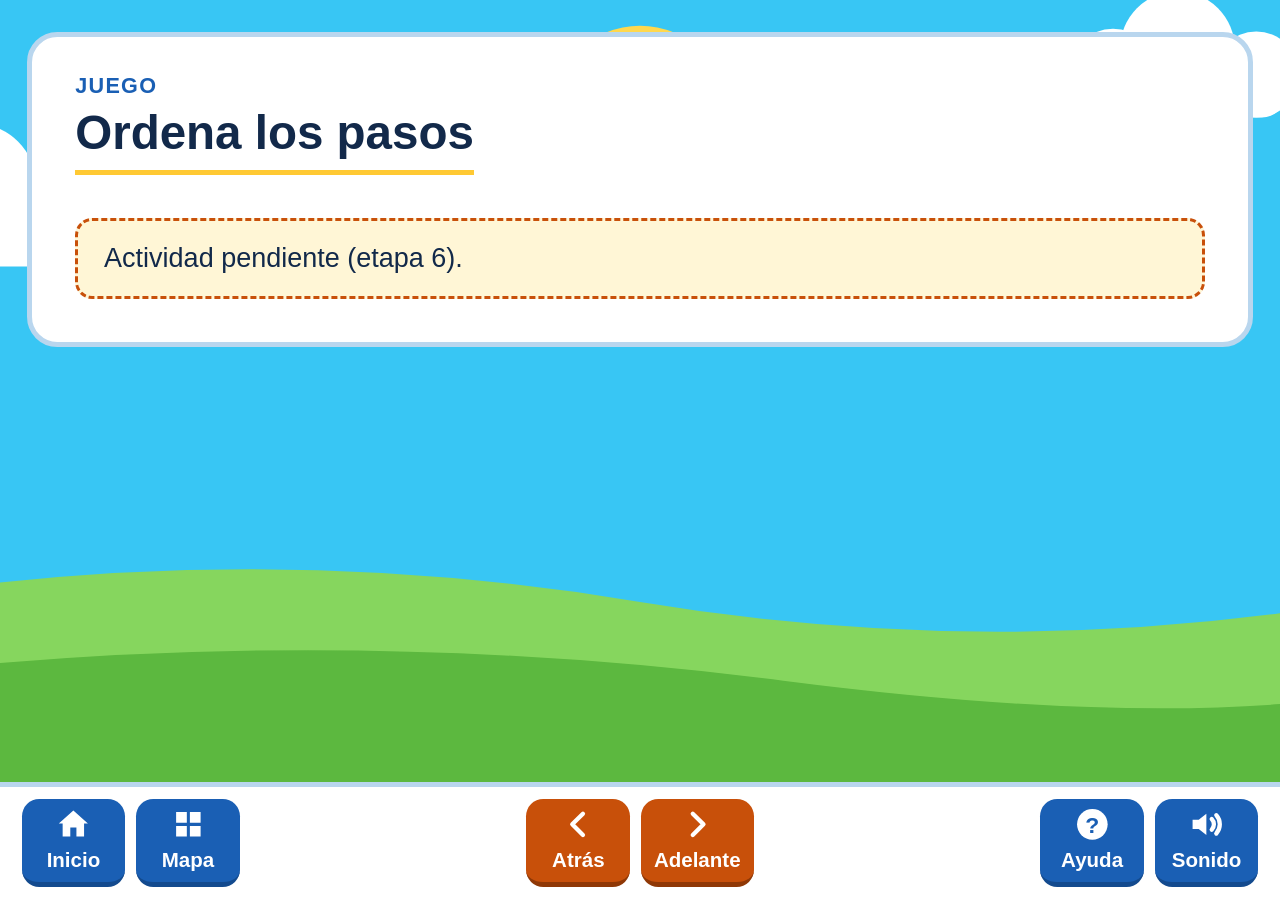
==== actividad1.html @ 189f64a2 "Add new content pages: Mapa de contenidos and Video - Created mapa.html with a structured content ma" ====
<!DOCTYPE html>
<html lang="es">
<head>
  <meta charset="UTF-8">
  <meta name="viewport" content="width=device-width, initial-scale=1">
  <title>Ordena los pasos - Piensa y Ordena</title>
  <link rel="stylesheet" href="css/estilos.css">
</head>
<body data-pagina="actividad1">

  <main id="app">
    <section class="interna" aria-labelledby="titulo-pagina">
      <div class="tarjeta">
        <p class="etiqueta-seccion">Juego</p>
        <h2 id="titulo-pagina">Ordena los pasos</h2>
        <p class="pendiente">Actividad pendiente (etapa 6).</p>
      </div>
    </section>
  </main>

  <!-- La barra de navegación y la ventana de ayuda las agrega js/app.js -->
  <script src="js/app.js"></script>
</body>
</html>
---- css/estilos.css ----
/* ==========================================================
   Piensa y Ordena - Estilos
   Etapa 3: pantalla de inicio (estilo escena de juego)
   Diseño fluido: todo se mide en "rem" y el tamaño base crece
   o se reduce según el ancho de la pantalla.
   ========================================================== */

/* ---- Colores y medidas (se cambian aquí) ---- */
:root {
  --tinta: #12294a;          /* texto y contornos */
  --cielo: #38c6f4;
  --azul: #1a5fb4;
  --azul-oscuro: #134a8e;
  --amarillo: #ffc933;
  --naranja: #e8730f;        /* botones redondos */
  --naranja-oscuro: #c8500a; /* cinta */
  --blanco: #ffffff;
  --borde: #b9d6ee;

  --fuente: "Trebuchet MS", "Segoe UI", Verdana, Arial, sans-serif;
}

/* Tamaño base fluido: depende del ancho Y del alto de la ventana (14px a 30px) */
html { font-size: clamp(14px, min(1.1vw + 8px, 2vh), 30px); }

/* ---- Base ---- */
* { box-sizing: border-box; }

body {
  margin: 0;
  font-family: var(--fuente);
  font-size: 1.25rem;
  line-height: 1.5;
  color: var(--tinta);
  background: url("../img/fondo.svg") center bottom / cover no-repeat, var(--cielo);
  min-height: 100vh;
  min-height: 100dvh;
  display: flex;
  flex-direction: column;
}

#app { flex: 1; }

/* El atributo hidden siempre oculta, aunque la clase use display */
[hidden] { display: none !important; }

/* ---- Escena de inicio ---- */
.escena {
  min-height: 100vh;
  min-height: 100dvh;        /* respeta la barra del navegador en celulares */
  display: flex;
  flex-direction: column;
  align-items: center;
  justify-content: space-between;
  padding: 1.5rem 1.25rem 0;
}

/* ---- Título ---- */
.cabecera {
  display: flex;
  flex-direction: column;
  align-items: center;
  text-align: center;
}

.titulo {
  display: inline-flex;
  flex-direction: column;
  margin: 0;
  padding: 0.15em 0.6em 0.25em;
  font-size: min(5rem, 14vw);  /* nunca más ancho que la pantalla */
  line-height: 1;
  color: var(--blanco);
  background: var(--amarillo);
  border-radius: 0.25em 0.6em 0.3em 0.55em;
  transform: rotate(-2deg);
  -webkit-text-stroke: 0.12em var(--tinta);
  paint-order: stroke fill;
  text-shadow: 0 0.08em 0 var(--tinta);
}

.subtitulo {
  display: inline-block;
  max-width: 100%;
  margin: 1rem 0 0;
  padding: 0.2rem 1.2rem;
  font-size: 1.3rem;
  font-weight: bold;
  background: var(--blanco);
  border-radius: 1.3rem;
}

/* ---- Botones redondos ---- */
.botones {
  display: flex;
  align-items: flex-end;
  justify-content: center;
  gap: clamp(1.5rem, 6vw, 4rem);
  margin: 1rem 0;
}

.boton-redondo {
  display: flex;
  flex-direction: column;
  align-items: center;
  gap: 0.75rem;
  padding: 0;
  font: inherit;
  color: var(--tinta);
  background: none;
  border: 0;
  cursor: pointer;
  text-decoration: none;
}

.circulo {
  display: flex;
  align-items: center;
  justify-content: center;
  width: 8rem;
  height: 8rem;
  background: var(--naranja);
  border-radius: 50%;
  box-shadow: inset 0 -0.7rem 0 rgba(0, 0, 0, 0.18), 0 0.5rem 0 rgba(18, 41, 74, 0.3);
}

.grande .circulo {
  width: 12rem;
  height: 12rem;
}

.circulo svg {
  width: 52%;
  height: 52%;
  fill: var(--blanco);
}

.etiqueta {
  padding: 0.2rem 1.3rem;
  font-size: 1.4rem;
  font-weight: bold;
  background: var(--blanco);
  border: 0.2rem solid var(--tinta);
  border-radius: 999px;
}

.boton-redondo:active .circulo { transform: translateY(0.4rem); }

.boton-redondo:focus-visible {
  outline: 0.3rem solid var(--amarillo);
  outline-offset: 0.4rem;
  border-radius: 1.5rem;
}

/* ---- Mascota y cinta ---- */
.pie {
  display: flex;
  align-items: flex-end;
  justify-content: space-between;
  width: 100%;
  max-width: 90rem;
  margin-top: 0.75rem;
}

.mascota {
  width: 9rem;
  height: auto;
  margin-bottom: 0.6rem;
}

.cinta {
  margin: 0 0 1.5rem;
  padding: 1rem 3rem 1rem 2.4rem;
  font-size: clamp(1.1rem, 3.2vw, 2rem);
  font-weight: bold;
  color: var(--blanco);
  background: var(--naranja-oscuro);
  clip-path: polygon(0 10%, 100% 0, 96% 100%, 3% 92%);
}

/* ---- Guía didáctica (ventana) ---- */
dialog {
  width: min(48rem, 92vw);
  max-height: 90vh;
  max-height: 90dvh;
  padding: 0;
  overflow: auto;
  color: var(--tinta);
  background: var(--blanco);
  border: 0.25rem solid var(--borde);
  border-radius: 1.4rem;
}

dialog::backdrop { background: rgba(18, 41, 74, 0.6); }

.guia-contenido { padding: 1.5rem 2rem 1.75rem; }

.guia-contenido h2 {
  display: inline-block;
  margin: 0 0 1rem;
  padding-bottom: 0.4rem;
  font-size: 2rem;
  border-bottom: 0.25rem solid var(--amarillo);
}

.guia-columnas {
  display: grid;
  grid-template-columns: 1fr 1fr;
  gap: 1.75rem;
}

.guia-contenido h3 {
  margin: 0 0 0.5rem;
  font-size: 1.3rem;
  color: var(--azul);
}

.guia-contenido dl { margin: 0; }
.guia-contenido dt { margin-top: 0.6rem; font-size: 1.05rem; font-weight: bold; }
.guia-contenido dd { margin: 0; font-size: 1.1rem; }
.guia-contenido ul { margin: 0; padding-left: 1.4rem; }
.guia-contenido li { margin-bottom: 0.4rem; font-size: 1.1rem; }

.boton-secundario {
  display: block;
  width: fit-content;
  margin: 1.5rem 0 0 auto;
  text-align: center;
  text-decoration: none;
  padding: 0.6rem 2.2rem;
  min-height: 3.2rem;
  font: inherit;
  font-size: 1.3rem;
  font-weight: bold;
  color: var(--blanco);
  background: var(--azul);
  border: 0;
  border-bottom: 0.3rem solid var(--azul-oscuro);
  border-radius: 0.75rem;
  cursor: pointer;
}

.boton-secundario:hover { background: var(--azul-oscuro); }

.boton-secundario:focus-visible {
  outline: 0.25rem solid var(--amarillo);
  outline-offset: 0.2rem;
}

/* ---- Pantallas internas ---- */
.interna {
  width: 100%;
  max-width: 70rem;
  margin: 0 auto;
  padding: 1.5rem 1.25rem 2rem;
}

.tarjeta {
  padding: 1.5rem 2rem 2rem;
  background: var(--blanco);
  border: 0.25rem solid var(--borde);
  border-radius: 1.4rem;
}

.tarjeta h2 {
  display: inline-block;
  margin: 0 0 1rem;
  padding-bottom: 0.4rem;
  font-size: 2.2rem;
  line-height: 1.15;
  border-bottom: 0.25rem solid var(--amarillo);
}

.etiqueta-seccion {
  margin: 0 0 0.2rem;
  font-size: 1rem;
  font-weight: bold;
  color: var(--azul);
  text-transform: uppercase;
  letter-spacing: 0.06em;
}

.pendiente {
  margin: 1rem 0 0;
  padding: 0.8rem 1.2rem;
  background: #fff6d6;
  border: 0.15rem dashed var(--naranja-oscuro);
  border-radius: 0.8rem;
}

/* ---- Mapa de contenidos ---- */
.mapa-lista {
  display: grid;
  grid-template-columns: repeat(3, 1fr);
  gap: 1.1rem;
  margin: 1.25rem 0 0;
  padding: 0;
  list-style: none;
}

.tarjeta-mapa {
  position: relative;
  display: flex;
  flex-direction: column;
  align-items: flex-start;
  gap: 0.2rem;
  width: 100%;
  height: 100%;
  min-height: 8rem;
  padding: 1rem 1.2rem;
  font: inherit;
  text-align: left;
  color: var(--tinta);
  text-decoration: none;
  background: #f2f9ff;
  border: 0.2rem solid var(--borde);
  border-bottom-width: 0.4rem;
  border-radius: 1rem;
  cursor: pointer;
}

.tarjeta-mapa:hover { background: #e2f1fd; border-color: var(--azul); }

.numero {
  display: flex;
  align-items: center;
  justify-content: center;
  width: 2.4rem;
  height: 2.4rem;
  font-size: 1.4rem;
  font-weight: bold;
  color: var(--blanco);
  background: var(--naranja-oscuro);
  border-radius: 50%;
}

.grupo {
  font-size: 0.95rem;
  font-weight: bold;
  color: var(--azul);
  text-transform: uppercase;
  letter-spacing: 0.05em;
}

.nombre { font-size: 1.35rem; font-weight: bold; line-height: 1.2; }

.marca {
  display: none;
  position: absolute;
  top: 0.8rem;
  right: 0.9rem;
  padding: 0.1rem 0.7rem;
  font-size: 0.95rem;
  font-weight: bold;
  color: var(--blanco);
  background: #2a8a4f;
  border-radius: 999px;
}

.tarjeta-mapa.visto .marca { display: block; }

/* ---- Barra de navegación ---- */
.barra {
  position: sticky;
  bottom: 0;
  z-index: 5;
  display: flex;
  justify-content: space-between;
  gap: 0.5rem;
  padding: 0.6rem 1rem;
  background: var(--blanco);
  border-top: 0.25rem solid var(--borde);
}

.barra-grupo { display: flex; gap: 0.5rem; }

.nav-btn {
  display: flex;
  flex-direction: column;
  align-items: center;
  justify-content: center;
  gap: 0.1rem;
  min-width: 4.8rem;
  min-height: 3.9rem;
  padding: 0.3rem 0.6rem;
  font: inherit;
  font-size: 0.95rem;
  font-weight: bold;
  color: var(--blanco);
  text-decoration: none;
  background: var(--azul);
  border: 0;
  border-bottom: 0.25rem solid var(--azul-oscuro);
  border-radius: 0.8rem;
  cursor: pointer;
}

.nav-btn.principal { background: var(--naranja-oscuro); border-bottom-color: #8f3806; }
.nav-btn[aria-disabled="true"] { opacity: 0.4; cursor: not-allowed; pointer-events: none; }
.nav-btn:active:not([aria-disabled="true"]) { transform: translateY(0.15rem); }

.icono { width: 1.7rem; height: 1.7rem; fill: currentColor; }

.icono .trazo {
  fill: none;
  stroke: currentColor;
  stroke-width: 2.8;
  stroke-linecap: round;
  stroke-linejoin: round;
}

.nav-btn[aria-pressed="false"] .ico-on,
.nav-btn[aria-pressed="true"] .ico-off { display: none; }

.tarjeta-mapa:focus-visible,
.nav-btn:focus-visible {
  outline: 0.3rem solid var(--tinta);
  outline-offset: 0.15rem;
}

/* ---- Contenido educativo ---- */
.bit { display: flex; align-items: flex-end; gap: 1.2rem; margin: 1rem 0 1.25rem; }
.bit img { flex: none; width: 6rem; height: auto; }

.globo {
  position: relative;
  margin: 0 0 1rem;
  padding: 0.9rem 1.3rem;
  font-size: 1.3rem;
  font-weight: bold;
  background: #e2f1fd;
  border: 0.2rem solid var(--borde);
  border-radius: 1.2rem;
}

.globo::before {
  content: "";
  position: absolute;
  left: -0.8rem;
  bottom: 1rem;
  border-style: solid;
  border-width: 0.6rem 0.8rem 0.6rem 0;
  border-color: transparent var(--borde) transparent transparent;
}

.idea {
  margin: 1.25rem 0;
  padding: 1rem 1.4rem;
  font-size: 1.5rem;
  font-weight: bold;
  background: #fff6d6;
  border-left: 0.5rem solid var(--amarillo);
  border-radius: 0.8rem;
}

.tarjeta h3 { margin: 1.5rem 0 0.5rem; font-size: 1.4rem; color: var(--azul); }
.tarjeta h3.subtitulo-pagina { margin-top: 0; }

.pasos { display: grid; gap: 0.7rem; margin: 0.75rem 0; padding: 0; list-style: none; }

.pasos li {
  display: flex;
  align-items: center;
  gap: 1rem;
  padding: 0.7rem 1.1rem;
  font-size: 1.3rem;
  font-weight: bold;
  background: #f2f9ff;
  border: 0.2rem solid var(--borde);
  border-radius: 1rem;
}

.pasos .numero { flex: none; }
.nota { margin: 0.75rem 0; font-size: 1.2rem; }

.acciones { display: flex; flex-wrap: wrap; gap: 1rem; margin-top: 1.5rem; }
.acciones .boton-secundario { margin: 0; }

.boton-escuchar {
  display: inline-flex;
  align-items: center;
  gap: 0.5rem;
  margin: 0 0 0.5rem;
  padding: 0.4rem 1.1rem;
  font: inherit;
  font-size: 1.1rem;
  font-weight: bold;
  color: var(--blanco);
  background: var(--azul);
  border: 0;
  border-bottom: 0.25rem solid var(--azul-oscuro);
  border-radius: 0.8rem;
  cursor: pointer;
}

.boton-escuchar:focus-visible { outline: 0.3rem solid var(--tinta); outline-offset: 0.15rem; }

.video-caja video { display: block; width: min(100%, 100vh); margin: 0 auto; aspect-ratio: 16 / 9; background: #000; border-radius: 1rem; }

details { margin-top: 1rem; font-size: 1.15rem; }
summary { cursor: pointer; font-weight: bold; color: var(--azul); }
details ol { margin: 0.5rem 0 0; padding-left: 1.5rem; }
details li { margin-bottom: 0.4rem; }

.lista-datos { margin: 0.5rem 0; padding-left: 1.4rem; font-size: 1.15rem; }
.completar { padding: 0 0.3rem; background: #fff6d6; }
.tabla-caja { overflow-x: auto; }
.tabla { width: 100%; border-collapse: collapse; font-size: 1.05rem; }
.tabla th, .tabla td { padding: 0.6rem 0.8rem; text-align: left; vertical-align: top; border-bottom: 0.15rem solid var(--borde); }
.tabla th { background: #f2f9ff; }

/* ==========================================================
   Pantallas anchas (computadoras y tabletas en horizontal)
   Título en una sola línea y tamaño calculado con más holgura,
   para aprovechar mejor el ancho y que todo se vea más grande.
   ========================================================== */
@media (min-aspect-ratio: 5/4) {
  html { font-size: clamp(14px, min(1.1vw + 8px, 2.4vh), 30px); }

  .titulo {
    flex-direction: row;
    gap: 0.3em;
    padding: 0.15em 0.8em 0.25em;
    font-size: min(5.5rem, 8vw);
  }

  .botones { margin: 0.5rem 0; }
  .mascota { width: 7.5rem; }
  .cinta { margin-bottom: 1.25rem; }
}

/* ==========================================================
   Pantallas pequeñas
   ========================================================== */

/* Tableta vertical */
@media (max-width: 800px) {
  .guia-columnas { grid-template-columns: 1fr; }
  .guia-contenido { padding: 1.25rem 1.25rem 1.5rem; }
  .mapa-lista { grid-template-columns: repeat(2, 1fr); }
  .tarjeta { padding: 1.25rem 1.25rem 1.5rem; }
}

/* Celulares */
@media (max-width: 480px) {
  .escena { padding: 1rem 0.75rem 0; }
  .mascota { width: 5.5rem; }
  .cinta { padding: 0.7rem 1.8rem 0.7rem 1.5rem; margin-bottom: 1rem; }
  .subtitulo { font-size: 1.1rem; }
  .interna { padding: 1rem 0.75rem 1.25rem; }
  .tarjeta h2 { font-size: 1.7rem; }
  .bit img { width: 4.5rem; }
  .globo { font-size: 1.1rem; }
  .idea { font-size: 1.25rem; }
  .mapa-lista { grid-template-columns: 1fr; }
  .tarjeta-mapa { min-height: 0; }
  .barra { padding: 0.4rem 0.4rem; gap: 0.25rem; }
  .barra-grupo { flex: 1; gap: 0.25rem; }
  .nav-btn { flex: 1; min-width: 0; padding: 0.3rem 0.1rem; font-size: 0.72rem; }
}

/* Pantallas bajas (celular o tableta en horizontal) */
@media (max-height: 560px) {
  .titulo { font-size: min(3rem, 14vw); }
  .circulo { width: 5.5rem; height: 5.5rem; }
  .grande .circulo { width: 7.5rem; height: 7.5rem; }
  .etiqueta { font-size: 1.15rem; }
  .botones { margin: 0.5rem 0; }
  .mascota { width: 4.5rem; }
  .cinta { margin-bottom: 0.75rem; padding-top: 0.5rem; padding-bottom: 0.5rem; }
}
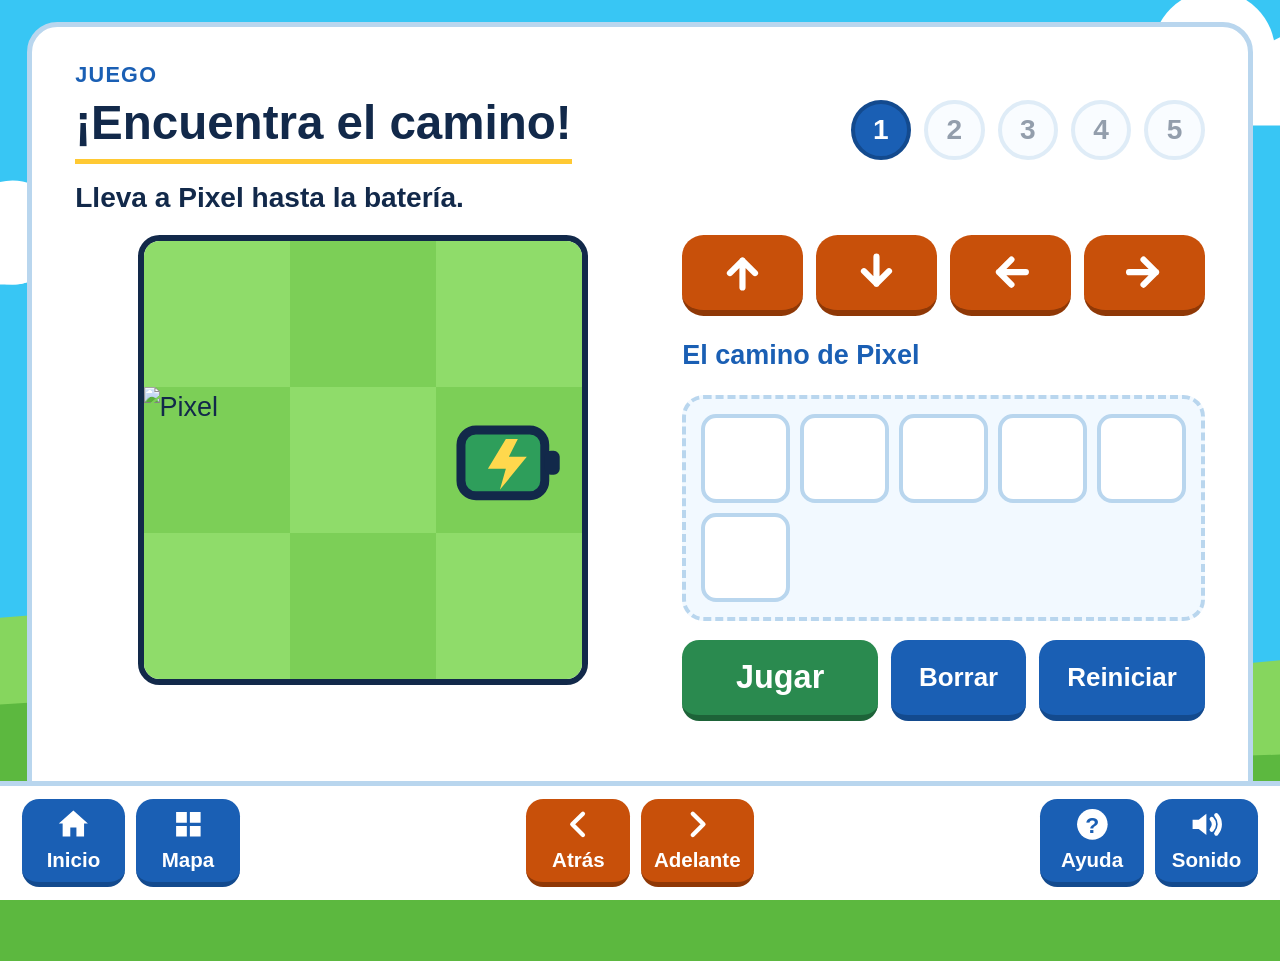
==== commit 8a1578fd: "Implementar el juego "¡Encuentra el camino!" con lógica, niveles y vista; actualizar contenido y est" ====
--- a/actividad1.html
+++ b/actividad1.html
@@ -3,7 +3,7 @@
 <head>
   <meta charset="UTF-8">
   <meta name="viewport" content="width=device-width, initial-scale=1">
-  <title>Ordena los pasos - Piensa y Ordena</title>
+  <title>¡Encuentra el camino! - Piensa y Ordena</title>
   <link rel="stylesheet" href="css/estilos.css">
 </head>
 <body data-pagina="actividad1">
@@ -12,13 +12,47 @@
     <section class="interna" aria-labelledby="titulo-pagina">
       <div class="tarjeta">
         <p class="etiqueta-seccion">Juego</p>
-        <h2 id="titulo-pagina">Ordena los pasos</h2>
-        <p class="pendiente">Actividad pendiente (etapa 6).</p>
+        <div class="juego-cabecera">
+          <h2 id="titulo-pagina">¡Encuentra el camino!</h2>
+          <ol id="niveles" class="niveles" aria-label="Niveles"></ol>
+        </div>
+        <p id="consigna" class="consigna"></p>
+
+        <div class="camino">
+          <div class="zona-tablero">
+            <div id="tablero" class="tablero" aria-label="Tablero del juego"></div>
+            <p id="mensaje" class="mensaje" role="status" aria-live="polite"></p>
+            <div id="confeti" class="confeti" aria-hidden="true"></div>
+          </div>
+
+          <div id="panel" class="panel">
+            <div id="flechas" class="flechas" aria-label="Flechas">
+              <button type="button" class="flecha-btn" data-dir="arriba" draggable="true" aria-label="Flecha arriba"><svg class="flecha-svg" viewBox="0 0 24 24" aria-hidden="true"><path d="M12 20V6M5.5 12.5 12 6l6.5 6.5"/></svg></button>
+              <button type="button" class="flecha-btn" data-dir="abajo" draggable="true" aria-label="Flecha abajo"><svg class="flecha-svg f-abajo" viewBox="0 0 24 24" aria-hidden="true"><path d="M12 20V6M5.5 12.5 12 6l6.5 6.5"/></svg></button>
+              <button type="button" class="flecha-btn" data-dir="izquierda" draggable="true" aria-label="Flecha a la izquierda"><svg class="flecha-svg f-izquierda" viewBox="0 0 24 24" aria-hidden="true"><path d="M12 20V6M5.5 12.5 12 6l6.5 6.5"/></svg></button>
+              <button type="button" class="flecha-btn" data-dir="derecha" draggable="true" aria-label="Flecha a la derecha"><svg class="flecha-svg f-derecha" viewBox="0 0 24 24" aria-hidden="true"><path d="M12 20V6M5.5 12.5 12 6l6.5 6.5"/></svg></button>
+            </div>
+
+            <p class="rotulo">El camino de Pixel</p>
+            <ol id="programa" class="programa" aria-label="Camino de Pixel"></ol>
+
+            <div class="acciones-juego">
+              <button type="button" id="btn-siguiente" class="btn-juego jugar" hidden>Siguiente nivel</button>
+              <button type="button" id="btn-jugar" class="btn-juego jugar">Jugar</button>
+              <button type="button" id="btn-borrar" class="btn-juego">Borrar</button>
+              <button type="button" id="btn-reiniciar" class="btn-juego">Reiniciar</button>
+            </div>
+
+          </div>
+        </div>
       </div>
     </section>
   </main>
 
   <!-- La barra de navegación y la ventana de ayuda las agrega js/app.js -->
   <script src="js/app.js"></script>
+  <script src="js/camino-niveles.js"></script>
+  <script src="js/camino-logica.js"></script>
+  <script src="js/camino-vista.js"></script>
 </body>
 </html>
--- a/css/estilos.css
+++ b/css/estilos.css
@@ -163,8 +163,8 @@
 }
 
 .mascota {
-  width: 9rem;
-  height: auto;
+  width: auto;
+  height: 11.7rem;
   margin-bottom: 0.6rem;
 }
 
@@ -252,7 +252,7 @@
   width: 100%;
   max-width: 70rem;
   margin: 0 auto;
-  padding: 1.5rem 1.25rem 2rem;
+  padding: 1rem 1.25rem 1.25rem;
 }
 
 .tarjeta {
@@ -419,8 +419,8 @@
 }
 
 /* ---- Contenido educativo ---- */
-.bit { display: flex; align-items: flex-end; gap: 1.2rem; margin: 1rem 0 1.25rem; }
-.bit img { flex: none; width: 6rem; height: auto; }
+.personaje { display: flex; align-items: flex-end; gap: 1.2rem; margin: 1rem 0 1.25rem; }
+.personaje img { flex: none; width: auto; height: 7.5rem; }
 
 .globo {
   position: relative;
@@ -509,6 +509,109 @@
 .tabla th, .tabla td { padding: 0.6rem 0.8rem; text-align: left; vertical-align: top; border-bottom: 0.15rem solid var(--borde); }
 .tabla th { background: #f2f9ff; }
 
+/* ---- Juego: ¡Encuentra el camino! ---- */
+.juego-cabecera { display: flex; flex-wrap: wrap; align-items: center; justify-content: space-between; gap: 0.3rem 1.5rem; }
+.juego-cabecera h2 { margin: 0 0 0.6rem; }
+.niveles { display: flex; gap: 0.6rem; margin: 0 0 0.6rem; padding: 0; list-style: none; }
+
+.nivel-btn {
+  width: 2.8rem; height: 2.8rem;
+  font: inherit; font-size: 1.3rem; font-weight: bold;
+  color: var(--tinta); background: #f2f9ff;
+  border: 0.2rem solid var(--borde); border-radius: 50%; cursor: pointer;
+}
+.nivel-btn.hecho { background: #d9f2e3; border-color: #2a8a4f; }
+.nivel-btn.actual { color: var(--blanco); background: var(--azul); border-color: var(--azul-oscuro); }
+.nivel-btn:disabled { opacity: 0.45; cursor: not-allowed; }
+
+.consigna { margin: 0 0 0.75rem; font-size: 1.3rem; font-weight: bold; }
+
+.camino { display: grid; grid-template-columns: minmax(0, 1.1fr) minmax(0, 1fr); gap: 1.5rem; align-items: start; }
+.zona-tablero { position: relative; display: grid; gap: 0.6rem; }
+
+.tablero {
+  position: relative;
+  display: grid;
+  grid-template-columns: repeat(var(--cols), 1fr);
+  grid-template-rows: repeat(var(--filas), 1fr);
+  aspect-ratio: var(--cols) / var(--filas);
+  width: min(100%, calc(50vh * var(--cols) / var(--filas)));
+  margin: 0 auto;
+  overflow: hidden;
+  border: 0.3rem solid var(--tinta);
+  border-radius: 1rem;
+}
+
+.celda.c0 { background: #8fdc6a; }
+.celda.c1 { background: #7ccf57; }
+
+.obj, .robot { position: absolute; display: flex; align-items: center; justify-content: center; }
+.obj svg { width: 82%; height: 82%; }
+.robot img { width: 100%; height: 100%; }
+.robot { z-index: 2; transition: left 0.45s ease, top 0.45s ease; }
+.robot img { object-fit: contain; }
+.robot.sacudir img { animation: sacudir 0.6s; }
+.robot.salta img { animation: salta 0.6s ease 3; }
+.estrella.recogida { animation: desaparecer 0.4s forwards; }
+
+.panel { display: grid; gap: 0.9rem; }
+.flechas { display: grid; grid-template-columns: repeat(4, 1fr); gap: 0.6rem; }
+
+.flecha-btn {
+  display: flex; align-items: center; justify-content: center;
+  aspect-ratio: 1.5; padding: 0;
+  color: var(--blanco); background: var(--naranja-oscuro);
+  border: 0; border-bottom: 0.3rem solid #8f3806; border-radius: 1rem; cursor: grab;
+}
+
+.flecha-svg {
+  width: 62%; height: 62%;
+  fill: none; stroke: currentColor; stroke-width: 3.2; stroke-linecap: round; stroke-linejoin: round;
+}
+.f-abajo { transform: rotate(180deg); }
+.f-izquierda { transform: rotate(-90deg); }
+.f-derecha { transform: rotate(90deg); }
+
+.rotulo { margin: 0; font-weight: bold; color: var(--azul); }
+
+.programa {
+  display: grid; grid-template-columns: repeat(auto-fill, minmax(3.4rem, 1fr)); gap: 0.5rem;
+  margin: 0; padding: 0.7rem; list-style: none;
+  background: #f2f9ff; border: 0.2rem dashed var(--borde); border-radius: 1rem;
+}
+
+.ranura {
+  display: flex; align-items: center; justify-content: center;
+  width: 100%; aspect-ratio: 1; padding: 0;
+  color: var(--blanco); background: var(--blanco);
+  border: 0.2rem solid var(--borde); border-radius: 0.7rem;
+}
+button.ranura.llena { background: var(--azul); border-color: var(--azul-oscuro); cursor: pointer; }
+.ranura.activa { color: var(--tinta); background: var(--amarillo); border-color: var(--tinta); }
+
+.acciones-juego { display: flex; flex-wrap: wrap; gap: 0.6rem; }
+
+.btn-juego {
+  padding: 0.6rem 1.3rem; min-height: 3.2rem;
+  font: inherit; font-size: 1.2rem; font-weight: bold;
+  color: var(--blanco); background: var(--azul);
+  border: 0; border-bottom: 0.3rem solid var(--azul-oscuro); border-radius: 0.8rem; cursor: pointer;
+}
+.btn-juego.jugar { flex: 1 1 auto; font-size: 1.5rem; background: #2a8a4f; border-bottom-color: #1d6338; }
+.btn-juego:focus-visible, .flecha-btn:focus-visible, .nivel-btn:focus-visible, button.ranura:focus-visible {
+  outline: 0.3rem solid var(--tinta); outline-offset: 0.15rem;
+}
+
+.mensaje { min-height: 3.2rem; margin: 0; font-size: 1.25rem; font-weight: bold; text-align: center; }
+
+.confeti { position: absolute; inset: 0; overflow: hidden; pointer-events: none; }
+.pieza { position: absolute; top: -1rem; width: 0.8rem; height: 1.2rem; border-radius: 0.2rem; animation: caer 2s ease-in forwards; }
+
+@keyframes sacudir { 0%, 100% { transform: translateX(0); } 20%, 60% { transform: translateX(-12%); } 40%, 80% { transform: translateX(12%); } }
+@keyframes salta { 0%, 100% { transform: translateY(0); } 50% { transform: translateY(-18%); } }
+@keyframes desaparecer { to { transform: scale(1.6); opacity: 0; } }
+@keyframes caer { to { transform: translateY(110%) rotate(360deg); opacity: 0.8; } }
+
 /* ==========================================================
    Pantallas anchas (computadoras y tabletas en horizontal)
    Título en una sola línea y tamaño calculado con más holgura,
@@ -525,7 +628,7 @@
   }
 
   .botones { margin: 0.5rem 0; }
-  .mascota { width: 7.5rem; }
+  .mascota { height: 9.75rem; }
   .cinta { margin-bottom: 1.25rem; }
 }
 
@@ -538,18 +641,20 @@
   .guia-columnas { grid-template-columns: 1fr; }
   .guia-contenido { padding: 1.25rem 1.25rem 1.5rem; }
   .mapa-lista { grid-template-columns: repeat(2, 1fr); }
+  .camino { grid-template-columns: 1fr; }
+  .tablero { width: min(100%, calc(40vh * var(--cols) / var(--filas))); }
   .tarjeta { padding: 1.25rem 1.25rem 1.5rem; }
 }
 
 /* Celulares */
 @media (max-width: 480px) {
   .escena { padding: 1rem 0.75rem 0; }
-  .mascota { width: 5.5rem; }
+  .mascota { height: 6.5rem; }
   .cinta { padding: 0.7rem 1.8rem 0.7rem 1.5rem; margin-bottom: 1rem; }
   .subtitulo { font-size: 1.1rem; }
   .interna { padding: 1rem 0.75rem 1.25rem; }
   .tarjeta h2 { font-size: 1.7rem; }
-  .bit img { width: 4.5rem; }
+  .personaje img { height: 5.5rem; }
   .globo { font-size: 1.1rem; }
   .idea { font-size: 1.25rem; }
   .mapa-lista { grid-template-columns: 1fr; }
@@ -566,6 +671,6 @@
   .grande .circulo { width: 7.5rem; height: 7.5rem; }
   .etiqueta { font-size: 1.15rem; }
   .botones { margin: 0.5rem 0; }
-  .mascota { width: 4.5rem; }
+  .mascota { height: 5.85rem; }
   .cinta { margin-bottom: 0.75rem; padding-top: 0.5rem; padding-bottom: 0.5rem; }
 }
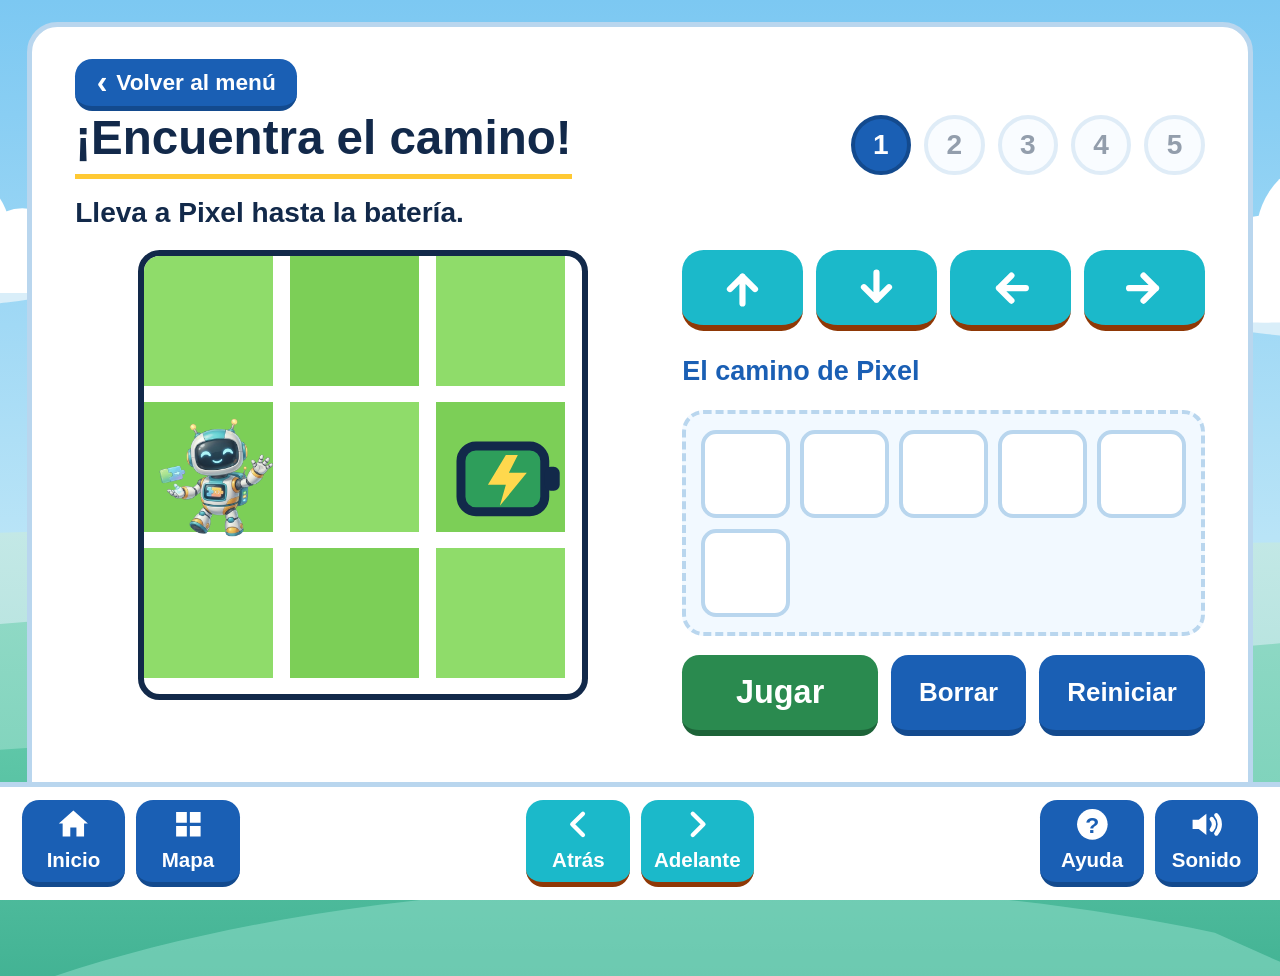
==== commit 1872af70: "Add new video files for project documentation - Added "explicación parte 1.mp4" (5,093 KB) for detai" ====
--- a/actividad1.html
+++ b/actividad1.html
@@ -11,7 +11,9 @@
   <main id="app">
     <section class="interna" aria-labelledby="titulo-pagina">
       <div class="tarjeta">
-        <p class="etiqueta-seccion">Juego</p>
+        <div class="tarjeta-top">
+          <a class="boton-volver" href="mapa.html">Volver al menú</a>
+        </div>
         <div class="juego-cabecera">
           <h2 id="titulo-pagina">¡Encuentra el camino!</h2>
           <ol id="niveles" class="niveles" aria-label="Niveles"></ol>
--- a/css/estilos.css
+++ b/css/estilos.css
@@ -9,11 +9,11 @@
 :root {
   --tinta: #12294a;          /* texto y contornos */
   --cielo: #38c6f4;
-  --azul: #1a5fb4;
+  --azul: #1a5fb4;    /* botones de arriba y abajo*/
   --azul-oscuro: #134a8e;
   --amarillo: #ffc933;
-  --naranja: #e8730f;        /* botones redondos */
-  --naranja-oscuro: #c8500a; /* cinta */
+  --naranja: #e8730f;       
+  --naranja-oscuro: #1bb9ca; /* botones */
   --blanco: #ffffff;
   --borde: #b9d6ee;
 
@@ -44,19 +44,22 @@
 /* El atributo hidden siempre oculta, aunque la clase use display */
 [hidden] { display: none !important; }
 
-/* ---- Escena de inicio ---- */
+/* ---- Escena de inicio (réplica del diseño aprobado) ---- */
 .escena {
+  position: relative;
   min-height: 100vh;
   min-height: 100dvh;        /* respeta la barra del navegador en celulares */
   display: flex;
   flex-direction: column;
   align-items: center;
-  justify-content: space-between;
-  padding: 1.5rem 1.25rem 0;
-}
-
-/* ---- Título ---- */
+  padding: 1.25rem 1.25rem 0;
+  overflow: hidden;
+}
+
+/* Título: letrero azul brillante con borde dorado */
 .cabecera {
+  position: relative;
+  z-index: 3;
   display: flex;
   flex-direction: column;
   align-items: center;
@@ -64,39 +67,60 @@
 }
 
 .titulo {
+  position: relative;
+  z-index: 2;
   display: inline-flex;
   flex-direction: column;
+  align-items: center;
   margin: 0;
-  padding: 0.15em 0.6em 0.25em;
-  font-size: min(5rem, 14vw);  /* nunca más ancho que la pantalla */
-  line-height: 1;
-  color: var(--blanco);
-  background: var(--amarillo);
-  border-radius: 0.25em 0.6em 0.3em 0.55em;
-  transform: rotate(-2deg);
-  -webkit-text-stroke: 0.12em var(--tinta);
+  padding: 0.2em 0.9em 0.3em;
+  font-size: min(4.6rem, 13vw);
+  line-height: 1.05;
+  background: linear-gradient(#5cc8fb 0%, #2aa0ee 55%, #1b86da 100%);
+  border: 0.09em solid #f6c445;
+  border-radius: 0.4em;
+  box-shadow: 0 0.07em 0 0.02em #d88a1c, 0 0.22em 0.35em rgba(10, 70, 130, 0.35);
+}
+
+.titulo::before {            /* brillo superior */
+  content: "";
+  position: absolute;
+  inset: 0.04em 0.04em 52% 0.04em;
+  border-radius: 0.34em 0.34em 50% 50% / 0.34em 0.34em 30% 30%;
+  background: linear-gradient(rgba(255, 255, 255, 0.5), rgba(255, 255, 255, 0.06));
+}
+
+.titulo span {
+  position: relative;
+  color: #ffe88a;
+  -webkit-text-stroke: 0.12em #6b3d0c;
   paint-order: stroke fill;
-  text-shadow: 0 0.08em 0 var(--tinta);
+  text-shadow: 0 0.06em 0 #6b3d0c;
 }
 
 .subtitulo {
-  display: inline-block;
+  position: relative;
+  z-index: 1;
   max-width: 100%;
-  margin: 1rem 0 0;
-  padding: 0.2rem 1.2rem;
-  font-size: 1.3rem;
-  font-weight: bold;
-  background: var(--blanco);
-  border-radius: 1.3rem;
+  margin: -0.5rem 0 0;
+  padding: 0.7rem 1.8rem 0.3rem;
+  font-size: 1.25rem;
+  font-weight: bold;
+  color: #1c3b66;
+  background: linear-gradient(#fff, #e6f3fb);
+  border-radius: 0 0 1.4rem 1.4rem;
+  box-shadow: 0 0.25rem 0.5rem rgba(10, 70, 130, 0.22);
 }
 
 /* ---- Botones redondos ---- */
 .botones {
+  position: relative;
+  z-index: 3;
   display: flex;
   align-items: flex-end;
   justify-content: center;
   gap: clamp(1.5rem, 6vw, 4rem);
-  margin: 1rem 0;
+  margin-top: 3vh;
 }
 
 .boton-redondo {
@@ -114,14 +138,27 @@
 }
 
 .circulo {
+  position: relative;
   display: flex;
   align-items: center;
   justify-content: center;
   width: 8rem;
   height: 8rem;
-  background: var(--naranja);
+  background: radial-gradient(circle at 50% 25%, #6fd0fc 0%, #2aa3ee 55%, #1a86d8 100%);
+  border: 0.45rem solid #fff;
   border-radius: 50%;
-  box-shadow: inset 0 -0.7rem 0 rgba(0, 0, 0, 0.18), 0 0.5rem 0 rgba(18, 41, 74, 0.3);
+  box-shadow: 0 0.6rem 0.9rem rgba(10, 70, 130, 0.35), inset 0 -0.5rem 0.6rem rgba(10, 70, 150, 0.35);
+}
+
+.circulo::before {           /* brillo */
+  content: "";
+  position: absolute;
+  top: 6%;
+  left: 16%;
+  width: 68%;
+  height: 36%;
+  border-radius: 50%;
+  background: linear-gradient(rgba(255, 255, 255, 0.55), rgba(255, 255, 255, 0));
 }
 
 .grande .circulo {
@@ -130,18 +167,21 @@
 }
 
 .circulo svg {
-  width: 52%;
-  height: 52%;
-  fill: var(--blanco);
+  position: relative;
+  width: 50%;
+  height: 50%;
+  fill: #fff;
+  filter: drop-shadow(0 0.15rem 0.15rem rgba(10, 60, 130, 0.45));
 }
 
 .etiqueta {
-  padding: 0.2rem 1.3rem;
-  font-size: 1.4rem;
-  font-weight: bold;
-  background: var(--blanco);
-  border: 0.2rem solid var(--tinta);
+  padding: 0.15rem 1.5rem;
+  font-size: 1.35rem;
+  font-weight: bold;
+  color: #1c3b66;
+  background: linear-gradient(#fff, #e9f4fb);
   border-radius: 999px;
+  box-shadow: 0 0.25rem 0.45rem rgba(10, 70, 130, 0.28);
 }
 
 .boton-redondo:active .circulo { transform: translateY(0.4rem); }
@@ -152,30 +192,61 @@
   border-radius: 1.5rem;
 }
 
-/* ---- Mascota y cinta ---- */
-.pie {
-  display: flex;
-  align-items: flex-end;
-  justify-content: space-between;
+/* ---- Decoración: Pixel, escuela y letrero ---- */
+.mascota {
+  position: absolute;
+  z-index: 2;
+  left: 1vw;
+  bottom: -1.5vh;
+  height: min(66vh, 40vw);
+  width: auto;
+}
+
+.escuela {
+  position: absolute;
+  z-index: 1;
+  right: 0;
+  bottom: 34vh;
+  height: 27vh;
+  width: auto;
+}
+
+.letrero {
+  position: absolute;
+  z-index: 2;
+  right: 2.5vw;
+  bottom: 0;
+  width: min(22rem, 38vw);
+  display: flex;
+  flex-direction: column;
+  align-items: center;
+  container-type: inline-size;
+}
+
+.letrero-tabla {
   width: 100%;
-  max-width: 90rem;
-  margin-top: 0.75rem;
-}
-
-.mascota {
-  width: auto;
-  height: 11.7rem;
-  margin-bottom: 0.6rem;
-}
-
-.cinta {
-  margin: 0 0 1.5rem;
-  padding: 1rem 3rem 1rem 2.4rem;
-  font-size: clamp(1.1rem, 3.2vw, 2rem);
-  font-weight: bold;
-  color: var(--blanco);
-  background: var(--naranja-oscuro);
-  clip-path: polygon(0 10%, 100% 0, 96% 100%, 3% 92%);
+  margin: 0;
+  padding: 0.5em 0.4em 0.6em;
+  font-size: 2.2rem;          /* si el navegador no entiende cqw */
+  font-size: 13cqw;
+  font-weight: bold;
+  line-height: 1.05;
+  text-align: center;
+  color: #fff;
+  background: linear-gradient(#45b0f2, #1f87dc);
+  border: 0.06em solid #1565a8;
+  border-radius: 0.2em;
+  box-shadow: inset 0 0.08em 0 rgba(255, 255, 255, 0.4), 0 0.12em 0.25em rgba(0, 40, 100, 0.3);
+  transform: rotate(-2deg);
+  -webkit-text-stroke: 0.11em #0e4a86;
+  paint-order: stroke fill;
+  text-shadow: 0 0.05em 0 #0e4a86;
+}
+
+.letrero-poste {
+  width: 14%;
+  height: 6vh;
+  background: linear-gradient(90deg, #1565a8, #2a8fe0 50%, #1565a8);
 }
 
 /* ---- Guía didáctica (ventana) ---- */
@@ -270,6 +341,17 @@
   line-height: 1.15;
   border-bottom: 0.25rem solid var(--amarillo);
 }
+
+.tarjeta-top { display: flex; align-items: center; justify-content: flex-start; gap: 1rem; }
+.tarjeta-top .etiqueta-seccion { margin: 0; }
+.boton-volver {
+  display: inline-flex; align-items: center; gap: 0.4rem;
+  padding: 0.3rem 1rem; font-size: 1.05rem; font-weight: bold; text-decoration: none;
+  color: var(--blanco); background: var(--azul);
+  border-bottom: 0.25rem solid var(--azul-oscuro); border-radius: 0.8rem;
+}
+.boton-volver::before { content: "\2039"; font-size: 1.5rem; line-height: 1; }
+.boton-volver:focus-visible { outline: 0.3rem solid var(--tinta); outline-offset: 0.15rem; }
 
 .etiqueta-seccion {
   margin: 0 0 0.2rem;
@@ -512,7 +594,7 @@
 /* ---- Juego: ¡Encuentra el camino! ---- */
 .juego-cabecera { display: flex; flex-wrap: wrap; align-items: center; justify-content: space-between; gap: 0.3rem 1.5rem; }
 .juego-cabecera h2 { margin: 0 0 0.6rem; }
-.niveles { display: flex; gap: 0.6rem; margin: 0 0 0.6rem; padding: 0; list-style: none; }
+.niveles { display: flex; flex-wrap: wrap; gap: 0.6rem; margin: 0 0 0.6rem; padding: 0; list-style: none; }
 
 .nivel-btn {
   width: 2.8rem; height: 2.8rem;
@@ -612,6 +694,330 @@
 @keyframes desaparecer { to { transform: scale(1.6); opacity: 0; } }
 @keyframes caer { to { transform: translateY(110%) rotate(360deg); opacity: 0.8; } }
 
+/* ---- Juego: ¡Completa el tablero! (reutiliza .camino, .panel, .personaje, .globo, .btn-juego) ---- */
+.rejilla {
+  display: grid;
+  grid-template-columns: repeat(var(--n), 1fr);
+  gap: 0.5rem;
+  width: min(100%, 50vh);
+  aspect-ratio: 1;
+  margin: 0 auto;
+  padding: 0.6rem;
+  background: #f2f9ff;
+  border: 0.3rem solid var(--tinta);
+  border-radius: 1rem;
+}
+.rejilla.n4 { gap: 0.35rem; }
+
+.casilla {
+  display: flex; align-items: center; justify-content: center;
+  width: 100%; height: 100%; min-width: 0; padding: 0;
+  background: var(--blanco);
+  border: 0.2rem solid var(--borde); border-radius: 0.8rem; cursor: pointer;
+}
+.casilla svg { width: 78%; height: 78%; }
+.casilla.dada { background: #dff0fb; cursor: default; }
+.casilla.vacia { border-style: dashed; }
+.casilla.linea { background: #fff6d6; }
+.casilla.pista, .casilla.choca { border-color: var(--amarillo); box-shadow: 0 0 0 0.25rem rgba(255, 201, 51, 0.8); }
+.casilla.choca { background: #fff0d0; }
+.casilla.sacude { animation: sacudir 0.5s; }
+.casilla.encaja svg { animation: encajar 0.4s ease; }
+.eligiendo .casilla:not(.dada) { border-color: var(--azul); animation: latido 1.1s ease-in-out infinite; }
+
+.bandeja { display: flex; flex-wrap: wrap; gap: 0.8rem; }
+
+.pieza-bandeja {
+  position: relative;
+  width: 4.6rem; height: 4.6rem; padding: 0.3rem;
+  touch-action: none; cursor: grab;
+  background: var(--blanco);
+  border: 0.2rem solid var(--borde); border-bottom-width: 0.35rem; border-radius: 1rem;
+}
+.pieza-bandeja svg { width: 100%; height: 100%; pointer-events: none; }
+.pieza-bandeja.elegida { background: #e2f1fd; border-color: var(--azul); transform: translateY(-0.25rem); }
+.pieza-bandeja:disabled { opacity: 0.35; cursor: not-allowed; }
+.pieza-bandeja:focus-visible, .casilla:focus-visible { outline: 0.3rem solid var(--tinta); outline-offset: 0.15rem; }
+
+.cuenta {
+  position: absolute; top: -0.55rem; right: -0.55rem;
+  min-width: 1.7rem; height: 1.7rem; padding: 0 0.35rem;
+  font-size: 1rem; font-weight: bold; line-height: 1.7rem; text-align: center;
+  color: var(--blanco); background: var(--naranja-oscuro); border-radius: 999px;
+}
+
+.arrastrando {
+  position: fixed; z-index: 50; width: 4.6rem; height: 4.6rem;
+  pointer-events: none; transform: translate(-50%, -50%) scale(1.15);
+  filter: drop-shadow(0 0.4rem 0.4rem rgba(0, 0, 0, 0.3));
+}
+.arrastrando svg { width: 100%; height: 100%; }
+
+.personaje img.salta { animation: salta 0.6s ease 3; }
+
+@keyframes encajar { 0% { transform: scale(0.4); } 65% { transform: scale(1.15); } 100% { transform: scale(1); } }
+@keyframes latido { 50% { box-shadow: 0 0 0 0.25rem rgba(26, 95, 180, 0.35); } }
+
+/* ---- Juego: ¡Ordena las instrucciones! (reutiliza .camino, .panel, .casilla, .pieza-bandeja, .btn-juego) ---- */
+.escena-mision {
+  position: relative;
+  width: min(100%, calc(46vh * 4 / 3));
+  aspect-ratio: 4 / 3;
+  margin: 0 auto;
+  overflow: hidden;
+  background: linear-gradient(#cfeefc 0 64%, #8fdc6a 64%);
+  border: 0.3rem solid var(--tinta);
+  border-radius: 1rem;
+}
+
+.pixel-escena { position: absolute; left: 3%; bottom: 4%; height: 62%; width: auto; }
+.pixel-escena.salta { animation: salta 0.5s ease 2; }
+.pixel-escena.sacude { animation: sacudir 0.6s; }
+
+.objeto-escena { position: absolute; right: 4%; bottom: 6%; width: 50%; }
+.objeto-escena svg { display: block; width: 100%; }
+.objeto-escena.pop svg { animation: encajar 0.5s ease; }
+
+.meta-escena {
+  position: absolute; top: 4%; right: 4%; width: 25%; padding: 2%;
+  background: var(--blanco); border: 0.25rem solid var(--amarillo); border-radius: 0.8rem;
+}
+.meta-escena svg { display: block; width: 100%; }
+.meta-escena::after {                          /* estrella: "así debe quedar" */
+  content: ""; position: absolute; top: -0.9rem; left: -0.9rem; width: 1.8rem; height: 1.8rem;
+  background: var(--amarillo);
+  clip-path: polygon(50% 0, 62% 35%, 98% 38%, 69% 60%, 79% 95%, 50% 74%, 21% 95%, 31% 60%, 2% 38%, 38% 35%);
+}
+.meta-escena.pulsa { animation: latido 1s ease-in-out 3; }
+
+.burbuja {
+  position: absolute; top: 6%; left: 30%; width: 26%; aspect-ratio: 1; padding: 3%;
+  background: var(--blanco); border: 0.25rem solid var(--tinta); border-radius: 1.2rem;
+  animation: encajar 0.35s ease;
+}
+.burbuja svg { display: block; width: 100%; height: 100%; }
+.burbuja.duda { border-style: dashed; border-color: var(--naranja-oscuro); }
+.burbuja.duda::after {
+  content: "?"; position: absolute; top: -0.9rem; right: -0.7rem; width: 1.9rem; height: 1.9rem;
+  font-size: 1.2rem; font-weight: bold; line-height: 1.9rem; text-align: center;
+  color: var(--blanco); background: var(--naranja-oscuro); border-radius: 50%;
+}
+
+.secuencia {
+  display: flex; flex-wrap: wrap; gap: 1rem 1.4rem;
+  margin: 0; padding: 0.8rem 0.9rem; list-style: none;
+  background: #f2f9ff; border: 0.2rem dashed var(--borde); border-radius: 1rem;
+}
+.paso { position: relative; }
+.paso:not(:last-child)::after {                /* flecha entre pasos */
+  content: ""; position: absolute; top: 50%; right: -1.05rem; margin-top: -0.5rem;
+  border-style: solid; border-width: 0.5rem 0 0.5rem 0.75rem;
+  border-color: transparent transparent transparent var(--azul);
+}
+.hueco { position: relative; width: 4.3rem; height: 4.3rem; padding: 0.3rem; touch-action: none; }
+.hueco.lleno { background: #e2f1fd; border: 0.2rem solid var(--azul); cursor: grab; }
+.hueco.activo { background: var(--amarillo); border-color: var(--tinta); }
+.hueco svg { pointer-events: none; }
+.num {
+  position: absolute; top: -0.6rem; left: -0.6rem; width: 1.7rem; height: 1.7rem;
+  font-size: 1rem; font-weight: bold; line-height: 1.7rem; text-align: center;
+  color: var(--blanco); background: var(--naranja-oscuro); border-radius: 50%; pointer-events: none;
+}
+
+.cartas { display: flex; flex-wrap: wrap; gap: 0.7rem; min-height: 4.3rem; }
+.carta { width: 4.3rem; height: 4.3rem; }
+.carta.pista { border-color: var(--amarillo); box-shadow: 0 0 0 0.25rem rgba(255, 201, 51, 0.85); }
+
+.btn-juego.ejecutar { display: flex; align-items: center; justify-content: center; padding: 0.3rem 1.6rem; }
+.btn-juego.ejecutar svg { width: 2.4rem; height: 2.4rem; fill: var(--blanco); }
+
+/* ---- Juego: ¡Descubre qué sigue! (reutiliza .casilla, .pieza-bandeja, .cuenta, .personaje, .globo, .camino, .panel) ---- */
+.patron {
+  display: flex; flex-wrap: wrap; justify-content: center; gap: 0.8rem 1.2rem;
+  margin: 0 0 1rem; padding: 1rem;
+  background: #f2f9ff; border: 0.3rem solid var(--tinta); border-radius: 1rem;
+}
+
+.celda { position: relative; width: 6rem; height: 6rem; min-width: 0; }
+.celda svg { width: 86%; height: 86%; }
+.celda.vacia { border-width: 0.25rem; }
+.celda.vacia::before { content: "?"; font-size: 2.6rem; font-weight: bold; color: var(--azul); }
+.celda.pista { border-color: var(--amarillo); box-shadow: 0 0 0 0.3rem rgba(255, 201, 51, 0.85); }
+
+.patron.agrupado .celda.g0 { background: #d6ecfb; border-color: var(--azul); }       /* los grupos que se repiten */
+.patron.agrupado .celda.g1 { background: #fff0c4; border-color: var(--naranja-oscuro); }
+
+.patron.cambios .celda:not(:last-child)::after {                                      /* flechas: cómo cambia cada figura */
+  content: ""; position: absolute; top: 50%; right: -1.05rem; margin-top: -0.5rem;
+  border-style: solid; border-width: 0.5rem 0 0.5rem 0.75rem;
+  border-color: transparent transparent transparent var(--naranja-oscuro);
+}
+
+.celda.ola svg { animation: ola 0.6s ease both; animation-delay: var(--d); }
+.celda.celebra svg { animation: salta 0.6s ease 2; animation-delay: var(--d); }
+@keyframes ola { 0%, 100% { transform: scale(1); } 45% { transform: scale(1.3) rotate(-6deg); } }
+
+/* ---- Juego: ¡La torre de los discos! ---- */
+.hanoi {
+  --alto: min(34vh, 18rem);
+  position: relative;
+  display: grid;
+  grid-template-columns: repeat(3, 1fr);
+  gap: 0.6rem;
+  height: calc(var(--alto) + 1.6rem);
+  margin: 0 0 1rem;
+  padding: 0.6rem 0.8rem 0;
+  overflow: hidden;
+  background: linear-gradient(#e4f4fd, #cfeefc);
+  border: 0.3rem solid var(--tinta);
+  border-radius: 1rem;
+}
+
+.varilla {
+  position: relative;
+  display: flex;
+  flex-direction: column-reverse;
+  align-items: center;
+  padding-bottom: 1rem;
+  border-radius: 0.8rem;
+  cursor: pointer;
+  touch-action: none;
+}
+.varilla::before {                              /* la varilla */
+  content: ""; position: absolute; bottom: 1rem;
+  width: 0.9rem; height: calc(var(--alto) - 0.4rem);
+  background: #9aa7b4; border: 0.15rem solid var(--tinta); border-radius: 0.5rem;
+}
+.varilla::after {                               /* la base */
+  content: ""; position: absolute; bottom: 0; left: 4%; right: 4%; height: 1rem;
+  background: var(--tinta); border-radius: 0.5rem;
+}
+.varilla.legal { background: rgba(46, 158, 91, 0.2); box-shadow: inset 0 0 0 0.25rem rgba(46, 158, 91, 0.85); }
+.varilla.pista-destino { background: rgba(255, 201, 51, 0.25); box-shadow: inset 0 0 0 0.3rem var(--amarillo); }
+.varilla:focus-visible { outline: 0.3rem solid var(--tinta); }
+
+.marca-meta {                                   /* estrella de la meta */
+  position: absolute; top: 0.2rem; width: 2.4rem; height: 2.4rem; background: var(--amarillo);
+  clip-path: polygon(50% 0, 62% 35%, 98% 38%, 69% 60%, 79% 95%, 50% 74%, 21% 95%, 31% 60%, 2% 38%, 38% 35%);
+}
+
+.disco {
+  position: relative; z-index: 1;
+  width: calc(var(--w) * 1%);
+  height: min(3.4rem, calc(var(--alto) / (var(--n) + 1.3)));
+  margin-bottom: 0.15rem;
+  background: var(--c);
+  border: 0.2rem solid var(--tinta); border-radius: 999px;
+  box-shadow: inset 0 0.45rem 0 rgba(255, 255, 255, 0.35);
+}
+.disco.elegido { transform: translateY(-0.7rem) scale(1.04); box-shadow: 0 0.5rem 0.7rem rgba(0, 0, 0, 0.3), inset 0 0.45rem 0 rgba(255, 255, 255, 0.35); }
+.disco.pista { animation: pulso-pista 0.9s ease-in-out 3; }
+.disco.sacude { animation: sacudir 0.5s; }
+.disco.encaja { animation: encajar 0.35s ease; }
+.disco.arrastrado { opacity: 0.3; }
+.disco-clon {
+  position: fixed; z-index: 60; margin: 0; pointer-events: none; transform: translate(-50%, -50%);
+  box-shadow: 0 0.6rem 0.8rem rgba(0, 0, 0, 0.3), inset 0 0.45rem 0 rgba(255, 255, 255, 0.35);
+}
+@keyframes pulso-pista { 50% { box-shadow: 0 0 0 0.4rem rgba(255, 201, 51, 0.95), inset 0 0.45rem 0 rgba(255, 255, 255, 0.35); } }
+
+.hanoi-pie { display: flex; flex-wrap: wrap; align-items: center; justify-content: space-between; gap: 0.8rem 1.5rem; }
+.personaje.compacto img { height: 5rem; }
+.hanoi-pie .personaje { flex: 1 1 20rem; min-width: 0; }
+.hanoi-pie .acciones-juego { flex: 0 1 auto; max-width: 100%; }
+.hanoi-pie .globo { margin: 0; }
+.btn-juego:disabled { opacity: 0.45; cursor: not-allowed; }
+
+/* Cómo se juega */
+.demo-caja { position: relative; }
+.hanoi.mini { --alto: 11rem; margin: 0; }
+.toque {
+  position: absolute; z-index: 5; width: 3rem; height: 3rem; margin: -1.5rem 0 0 -1.5rem;
+  background: rgba(26, 95, 180, 0.25); border: 0.3rem solid var(--azul); border-radius: 50%;
+  pointer-events: none; transition: left 0.6s ease, top 0.6s ease; animation: toque 1s ease-in-out infinite;
+}
+.no-signo {
+  position: absolute; z-index: 6; width: 3rem; height: 3rem; margin: -1.5rem 0 0 -1.5rem;
+  background: var(--blanco); border: 0.3rem solid var(--naranja-oscuro); border-radius: 50%; pointer-events: none;
+}
+.no-signo::before { content: ""; position: absolute; top: 50%; left: 12%; right: 12%; height: 0.3rem; margin-top: -0.15rem; background: var(--naranja-oscuro); transform: rotate(-45deg); }
+.demo-texto { min-height: 2.8rem; margin: 0.8rem 0 0; font-size: 1.3rem; font-weight: bold; text-align: center; }
+.demo-nav { display: flex; align-items: center; justify-content: center; gap: 0.8rem; }
+.demo-nav .btn-juego { min-width: 3.2rem; padding: 0.2rem 0.9rem; font-size: 1.8rem; line-height: 1; }
+.demo-puntos { display: flex; gap: 0.5rem; margin: 0; padding: 0; list-style: none; }
+.demo-punto { width: 0.9rem; height: 0.9rem; background: var(--borde); border-radius: 50%; }
+.demo-punto.activo { background: var(--azul); }
+@keyframes toque { 50% { transform: scale(1.3); opacity: 0.6; } }
+
+/* Felicitación final */
+.final-contenido { position: relative; text-align: center; }
+.trofeo { width: 6rem; height: 6rem; }
+.final-pixel { display: block; height: 8rem; width: auto; margin: 0 auto; animation: salta 0.6s ease infinite; }
+.final-contenido .acciones { justify-content: center; }
+
+@media (max-width: 800px) { .hanoi { --alto: min(32vh, 16rem); } }
+@media (max-width: 480px) {
+  .hanoi { gap: 0.3rem; padding: 0.4rem 0.4rem 0; }
+  .hanoi-pie .btn-juego { padding: 0.5rem 0.8rem; font-size: 1rem; }
+  .personaje.compacto img { height: 4.5rem; }
+}
+
+/* ---- Juego: ¡Construye al robot! (reutiliza .camino, .panel, .personaje, .pieza-bandeja, .btn-juego y los estilos de "Cómo se juega" y la felicitación final de la torre de discos) ---- */
+.taller {
+  position: relative;
+  width: min(100%, calc(42vh * 5 / 6));
+  aspect-ratio: 5 / 6;
+  margin: 0 auto;
+  overflow: hidden;
+  background: linear-gradient(#e4f4fd, #cfeefc);
+  border: 0.3rem solid var(--tinta);
+  border-radius: 1rem;
+}
+.taller > svg { display: block; width: 100%; height: 100%; }
+.taller.mini { width: 10rem; margin: 0; }
+
+.ranura { cursor: pointer; outline: none; }
+.ranura.fija { cursor: default; }
+.ranura:focus-visible .molde { stroke: var(--tinta); stroke-width: 3.5; }
+.ranura.cerca .molde { fill-opacity: 0.55; stroke: #2a8a4f; stroke-width: 3.5; stroke-dasharray: none; }   /* la pieza está cerca de su lugar */
+.ranura.pista .molde { animation: pulso-molde 0.9s ease-in-out 3; }
+.ranura.sacude { animation: sacude-svg 0.5s; }
+.pieza-puesta.encaja { transform-box: fill-box; transform-origin: center; animation: encajar 0.4s ease; }
+.taller.vivo > svg { transform-origin: 50% 100%; animation: cobra-vida 0.8s ease-in-out 4; }   /* el robot cobra vida */
+
+.modelo {
+  position: absolute; top: 0.4rem; right: 0.4rem; width: 28%; padding: 0.2rem;
+  background: var(--blanco); border: 0.2rem solid var(--amarillo); border-radius: 0.7rem;
+}
+.modelo svg { display: block; width: 100%; }
+
+.progreso { display: flex; gap: 0.3rem; }
+.progreso span { flex: 1; height: 0.9rem; background: var(--borde); border-radius: 999px; }
+.progreso span.lleno { background: #2a8a4f; }
+
+.ficha { width: 3.3rem; height: 3.3rem; }
+.ficha.pista { border-color: var(--amarillo); box-shadow: 0 0 0 0.25rem rgba(255, 201, 51, 0.9); animation: latido 1s ease-in-out 3; }
+
+.sobrantes { padding: 0.5rem 0.7rem 0.6rem; border: 0.2rem dashed var(--naranja-oscuro); border-radius: 1rem; }
+.sobrantes.cerca { background: #fff0d0; }
+.sobrantes .rotulo { margin: 0 0 0.4rem; font-size: 1rem; color: var(--naranja-oscuro); }
+.sobrantes .bandeja { min-height: 3.3rem; }
+
+.camino-robot { grid-template-columns: minmax(0, 0.75fr) minmax(0, 1.25fr); }   /* más ancho para las piezas */
+.camino-robot .bandeja { gap: 0.6rem; }
+.camino > .hanoi-pie { grid-column: 1 / -1; }
+.robot-demo { display: flex; align-items: center; justify-content: center; gap: 2rem; padding: 0.8rem; background: #f2f9ff; border-radius: 1rem; }
+
+@keyframes pulso-molde { 50% { stroke-width: 6; fill-opacity: 0.6; } }
+@keyframes sacude-svg { 25% { transform: translateX(-3px); } 75% { transform: translateX(3px); } }
+@keyframes cobra-vida {
+  0%, 100% { transform: scale(1) rotate(0); }
+  30% { transform: scale(0.97, 1.06) translateY(-2%); }
+  60% { transform: scale(1.03) rotate(-2deg); }
+}
+
+@media (max-width: 800px) { .taller { width: min(100%, calc(38vh * 5 / 6)); } }
+
 /* ==========================================================
    Pantallas anchas (computadoras y tabletas en horizontal)
    Título en una sola línea y tamaño calculado con más holgura,
@@ -623,13 +1029,15 @@
   .titulo {
     flex-direction: row;
     gap: 0.3em;
-    padding: 0.15em 0.8em 0.25em;
-    font-size: min(5.5rem, 8vw);
+    padding: 0.2em 0.9em 0.3em;
+    font-size: min(5.2rem, 7.2vw);
   }
-
-  .botones { margin: 0.5rem 0; }
-  .mascota { height: 9.75rem; }
-  .cinta { margin-bottom: 1.25rem; }
+}
+
+/* Pantallas altas (tabletas y celulares en vertical) */
+@media (max-aspect-ratio: 5/4) {
+  .mascota { height: min(32vh, 52vw); }
+  .escuela { height: 14vh; bottom: 24vh; }
 }
 
 /* ==========================================================
@@ -642,6 +1050,8 @@
   .guia-contenido { padding: 1.25rem 1.25rem 1.5rem; }
   .mapa-lista { grid-template-columns: repeat(2, 1fr); }
   .camino { grid-template-columns: 1fr; }
+  .rejilla { width: min(100%, 46vh); }
+  .escena-mision { width: min(100%, calc(40vh * 4 / 3)); }
   .tablero { width: min(100%, calc(40vh * var(--cols) / var(--filas))); }
   .tarjeta { padding: 1.25rem 1.25rem 1.5rem; }
 }
@@ -649,9 +1059,13 @@
 /* Celulares */
 @media (max-width: 480px) {
   .escena { padding: 1rem 0.75rem 0; }
-  .mascota { height: 6.5rem; }
-  .cinta { padding: 0.7rem 1.8rem 0.7rem 1.5rem; margin-bottom: 1rem; }
+  .letrero { width: 42vw; }
+  .escuela { display: none; }
   .subtitulo { font-size: 1.1rem; }
+  .celda { width: 4.2rem; height: 4.2rem; }
+  .niveles { gap: 0.4rem; }
+  .nivel-btn { width: 2.4rem; height: 2.4rem; font-size: 1.1rem; }
+  .patron { gap: 0.6rem 0.9rem; padding: 0.7rem; }
   .interna { padding: 1rem 0.75rem 1.25rem; }
   .tarjeta h2 { font-size: 1.7rem; }
   .personaje img { height: 5.5rem; }
@@ -671,6 +1085,7 @@
   .grande .circulo { width: 7.5rem; height: 7.5rem; }
   .etiqueta { font-size: 1.15rem; }
   .botones { margin: 0.5rem 0; }
-  .mascota { height: 5.85rem; }
-  .cinta { margin-bottom: 0.75rem; padding-top: 0.5rem; padding-bottom: 0.5rem; }
-}
+  .mascota { height: 58vh; }
+  .escuela { height: 22vh; bottom: 30vh; }
+  .letrero { width: 14rem; }
+}
